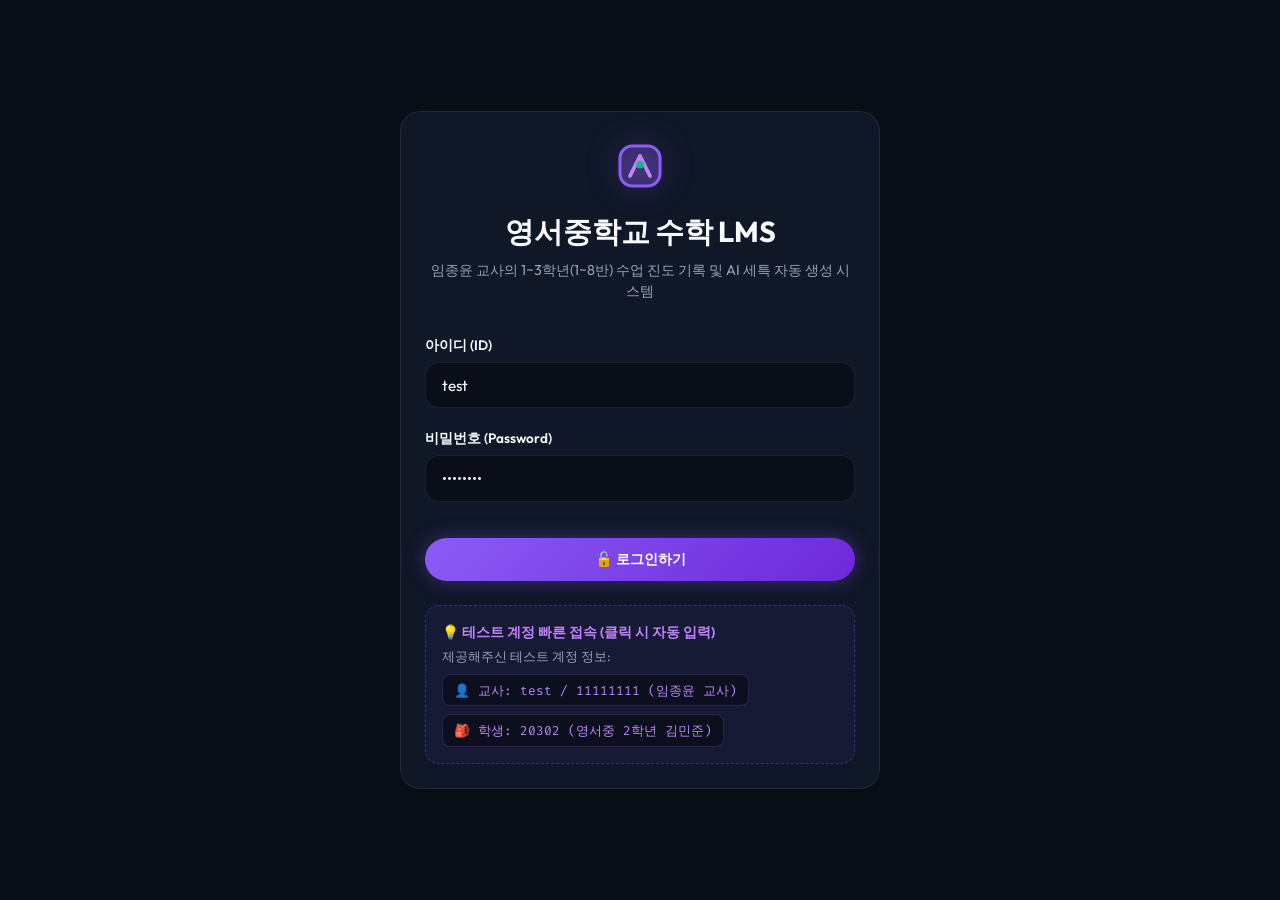
==== index.html @ 10413cb1 "영서중학교 수학 LMS 첫 커밋" ====
<!DOCTYPE html>
<html lang="ko">
<head>
  <meta charset="UTF-8">
  <meta name="viewport" content="width=device-width, initial-scale=1.0">
  <title>영서중학교 수학 LMS | 임종윤 교사</title>
  <meta name="description" content="영서중학교 수학 교과 1~3학년(1~8반) 수업 진도 기록, 학생 기록 아카이빙 및 AI 세특 자동 생성 시스템">
  
  <!-- CSS Stylesheet -->
  <link rel="stylesheet" href="css/styles.css">
</head>
<body>

  <!-- Dynamic Atmosphere Background -->
  <div class="app-background">
    <div class="radial-glow"></div>
    <div class="math-grid-bg"></div>
    
    <!-- Floating Math Symbols SVG -->
    <svg class="floating-math-symbols" viewBox="0 0 1440 900" preserveAspectRatio="xMidYMid slice" aria-hidden="true">
      <text x="90" y="190" font-size="140" opacity="0.8" transform="rotate(-10 90 190)">∑</text>
      <text x="1240" y="180" font-size="160" opacity="0.8" transform="rotate(8 1240 180)">∫</text>
      <text x="300" y="540" font-size="120" opacity="0.8" transform="rotate(0 300 540)">π</text>
      <text x="540" y="280" font-size="130" opacity="0.8" transform="rotate(-6 540 280)">√</text>
      <text x="170" y="700" font-size="110" opacity="0.8" transform="rotate(10 170 700)">∞</text>
      <text x="780" y="200" font-size="100" opacity="0.8" transform="rotate(0 780 200)">θ</text>
      <text x="1180" y="600" font-size="100" opacity="0.8" transform="rotate(0 1180 600)">≈</text>
      <text x="980" y="760" font-size="120" opacity="0.8" transform="rotate(6 980 760)">∂</text>
      <text x="620" y="760" font-size="110" opacity="0.8" transform="rotate(-8 620 760)">Δ</text>
      <text x="1320" y="400" font-size="90" opacity="0.8" transform="rotate(0 1320 400)">÷</text>
    </svg>
  </div>

  <!-- Main Shell Entrypoint -->
  <div id="app-root"></div>

  <!-- JavaScript Modules -->
  <script src="js/grapher.js"></script>
  <script src="js/progress.js"></script>
  <script src="js/archive.js"></script>
  <script src="js/teacher.js"></script>
  <script src="js/student.js"></script>
  <script src="js/app.js"></script>
</body>
</html>
---- css/styles.css ----
/* Yeongseo Middle School Math LMS - Vertical Sidebar & Violet Obsidian Design System */
@import url('https://fonts.googleapis.com/css2?family=Fira+Code:wght@400;500;600&family=Outfit:wght@300;400;500;600;700;800&family=Plus+Jakarta+Sans:wght@400;500;600;700&display=swap');

:root {
  --bg-dark: #090d16;
  --bg-sidebar: rgba(13, 18, 30, 0.92);
  --bg-card: rgba(19, 27, 46, 0.75);
  --bg-card-hover: rgba(30, 41, 69, 0.85);
  --border-card: rgba(255, 255, 255, 0.08);
  --border-violet: rgba(139, 92, 246, 0.35);
  
  --primary-violet: #8b5cf6;
  --violet-bright: #c084fc;
  --violet-dark: #6d28d9;
  --violet-glow: rgba(139, 92, 246, 0.35);
  
  --accent-emerald: #10b981;
  --accent-gold: #f59e0b;
  --accent-cyan: #06b6d4;
  --accent-rose: #f43f5e;
  
  --text-main: #f8fafc;
  --text-muted: #94a3b8;
  --text-dim: #64748b;
  
  --font-sans: 'Outfit', 'Plus Jakarta Sans', -apple-system, BlinkMacSystemFont, sans-serif;
  --font-mono: 'Fira Code', monospace;
  --radius-sm: 8px;
  --radius-md: 14px;
  --radius-lg: 20px;
  --radius-xl: 28px;
}

* {
  box-sizing: border-box;
  margin: 0;
  padding: 0;
}

html, body {
  width: 100%;
  min-height: 100vh;
  background-color: var(--bg-dark);
  color: var(--text-main);
  font-family: var(--font-sans);
  overflow-x: hidden;
  line-height: 1.5;
  -webkit-font-smoothing: antialiased;
}

/* Background Atmosphere */
.app-background {
  position: fixed;
  inset: 0;
  pointer-events: none;
  z-index: -1;
  overflow: hidden;
}

.radial-glow {
  position: absolute;
  top: -200px;
  left: 50%;
  transform: translateX(-50%);
  width: 1100px;
  height: 650px;
  background: radial-gradient(circle, rgba(139, 92, 246, 0.15) 0%, rgba(16, 185, 129, 0.06) 50%, transparent 70%);
  filter: blur(70px);
}

.math-grid-bg {
  position: absolute;
  inset: 0;
  background-image: 
    linear-gradient(to right, rgba(168, 85, 247, 0.04) 1px, transparent 1px),
    linear-gradient(to bottom, rgba(168, 85, 247, 0.04) 1px, transparent 1px);
  background-size: 40px 40px;
}

.floating-math-symbols {
  position: absolute;
  inset: 0;
  width: 100%;
  height: 100%;
  opacity: 0.12;
}

.floating-math-symbols text {
  font-family: 'Georgia', serif;
  fill: var(--violet-bright);
  user-select: none;
  animation: floatMath 14s ease-in-out infinite alternate;
}

@keyframes floatMath {
  0% { transform: translateY(0px) rotate(0deg); }
  50% { transform: translateY(-18px) rotate(4deg); }
  100% { transform: translateY(12px) rotate(-4deg); }
}

/* Layout Containers: Vertical Sidebar Grid */
.app-container {
  display: flex;
  min-height: 100vh;
}

/* Vertical Sidebar Menu */
.sidebar {
  width: 270px;
  min-width: 270px;
  background: var(--bg-sidebar);
  border-right: 1px solid var(--border-card);
  backdrop-filter: blur(18px);
  -webkit-backdrop-filter: blur(18px);
  display: flex;
  flex-direction: column;
  justify-content: space-between;
  position: sticky;
  top: 0;
  height: 100vh;
  z-index: 50;
  padding: 1.25rem 1rem;
}

.sidebar-header {
  margin-bottom: 1.5rem;
  padding-bottom: 1rem;
  border-bottom: 1px solid var(--border-card);
}

.brand {
  display: flex;
  align-items: center;
  gap: 0.75rem;
  text-decoration: none;
  color: var(--text-main);
  cursor: pointer;
}

.brand-icon {
  width: 36px;
  height: 36px;
  filter: drop-shadow(0 0 10px var(--violet-glow));
}

.brand-name {
  font-size: 1.25rem;
  font-weight: 800;
  letter-spacing: -0.02em;
  background: linear-gradient(135deg, #ffffff 30%, var(--violet-bright) 100%);
  -webkit-background-clip: text;
  -webkit-text-fill-color: transparent;
}

.brand-tag {
  font-size: 0.65rem;
  font-weight: 700;
  letter-spacing: 0.1em;
  color: var(--accent-emerald);
  background: rgba(16, 185, 129, 0.12);
  padding: 2px 7px;
  border-radius: 20px;
  border: 1px solid rgba(16, 185, 129, 0.3);
}

/* Vertical Sidebar Navigation Links */
.sidebar-nav {
  display: flex;
  flex-direction: column;
  gap: 0.4rem;
  flex: 1;
}

.sidebar-nav-item {
  display: flex;
  align-items: center;
  gap: 0.75rem;
  padding: 0.8rem 1rem;
  border-radius: var(--radius-md);
  color: var(--text-muted);
  font-weight: 600;
  font-size: 0.9rem;
  background: transparent;
  border: 1px solid transparent;
  cursor: pointer;
  text-align: left;
  transition: all 0.2s cubic-bezier(0.4, 0, 0.2, 1);
  width: 100%;
}

.sidebar-nav-item:hover {
  background: rgba(255, 255, 255, 0.05);
  color: #fff;
}

.sidebar-nav-item.active {
  background: rgba(139, 92, 246, 0.15);
  border-color: var(--border-violet);
  color: var(--violet-bright);
  box-shadow: 0 0 15px rgba(139, 92, 246, 0.15);
}

.sidebar-footer {
  border-top: 1px solid var(--border-card);
  padding-top: 1rem;
  display: flex;
  flex-direction: column;
  gap: 0.75rem;
}

.user-profile-badge {
  display: flex;
  align-items: center;
  gap: 0.6rem;
  background: rgba(255, 255, 255, 0.04);
  border: 1px solid var(--border-card);
  padding: 0.5rem 0.8rem;
  border-radius: var(--radius-md);
  font-size: 0.85rem;
}

.user-avatar {
  width: 30px;
  height: 30px;
  border-radius: 50%;
  background: linear-gradient(135deg, var(--primary-violet), var(--accent-emerald));
  display: flex;
  align-items: center;
  justify-content: center;
  font-weight: 700;
  color: #fff;
  font-size: 0.8rem;
}

.role-pill {
  font-size: 0.7rem;
  font-weight: 700;
  padding: 2px 6px;
  border-radius: 6px;
  text-transform: uppercase;
}

.role-pill.teacher {
  background: rgba(139, 92, 246, 0.2);
  color: var(--violet-bright);
}

.role-pill.student {
  background: rgba(16, 185, 129, 0.2);
  color: var(--accent-emerald);
}

/* Glass Card Component */
.glass-card {
  background: var(--bg-card);
  border: 1px solid var(--border-card);
  border-radius: var(--radius-lg);
  backdrop-filter: blur(16px);
  -webkit-backdrop-filter: blur(16px);
  padding: 1.5rem;
  transition: all 0.25s cubic-bezier(0.4, 0, 0.2, 1);
  position: relative;
  overflow: hidden;
}

.glass-card.hover-lift:hover {
  transform: translateY(-3px);
  border-color: var(--border-violet);
  box-shadow: 0 12px 32px -10px rgba(139, 92, 246, 0.2);
}

/* Main Content Right */
.main-content-right {
  flex: 1;
  padding: 2rem 2.5rem;
  width: calc(100% - 270px);
}

/* Auth Screens */
.auth-wrapper {
  max-width: 480px;
  margin: 3rem auto;
}

.auth-header {
  text-align: center;
  margin-bottom: 2rem;
}

.auth-title {
  font-size: 1.8rem;
  font-weight: 700;
  margin-top: 0.5rem;
}

.auth-subtitle {
  color: var(--text-muted);
  font-size: 0.9rem;
  margin-top: 0.4rem;
}

.form-group {
  margin-bottom: 1.25rem;
}

.form-label {
  display: block;
  font-size: 0.85rem;
  font-weight: 600;
  color: var(--text-main);
  margin-bottom: 0.4rem;
}

.input-control {
  width: 100%;
  background: rgba(9, 13, 22, 0.8);
  border: 1px solid var(--border-card);
  border-radius: var(--radius-md);
  padding: 0.8rem 1rem;
  color: #fff;
  font-size: 0.95rem;
  font-family: inherit;
  outline: none;
  transition: all 0.2s;
}

.input-control:focus {
  border-color: var(--primary-violet);
  box-shadow: 0 0 0 3px rgba(139, 92, 246, 0.18);
}

.btn {
  display: inline-flex;
  align-items: center;
  justify-content: center;
  gap: 0.5rem;
  font-family: inherit;
  font-weight: 600;
  border-radius: 30px;
  padding: 0.75rem 1.4rem;
  cursor: pointer;
  border: none;
  transition: all 0.2s cubic-bezier(0.4, 0, 0.2, 1);
  text-decoration: none;
  font-size: 0.9rem;
}

.btn-primary {
  background: linear-gradient(135deg, var(--primary-violet), var(--violet-dark));
  color: #fff;
  box-shadow: 0 0 20px var(--violet-glow);
}

.btn-primary:hover {
  background: linear-gradient(135deg, var(--violet-bright), var(--primary-violet));
  transform: translateY(-1px);
  box-shadow: 0 0 25px rgba(139, 92, 246, 0.5);
}

.btn-secondary {
  background: rgba(255, 255, 255, 0.08);
  color: var(--text-main);
  border: 1px solid var(--border-card);
}

.btn-secondary:hover {
  background: rgba(255, 255, 255, 0.15);
  border-color: rgba(255, 255, 255, 0.2);
}

.btn-outline-violet {
  background: transparent;
  color: var(--violet-bright);
  border: 1px solid var(--border-violet);
}

.btn-outline-violet:hover {
  background: rgba(139, 92, 246, 0.15);
  border-color: var(--primary-violet);
}

.btn-block {
  width: 100%;
}

.demo-account-box {
  margin-top: 1.5rem;
  padding: 1rem;
  background: rgba(139, 92, 246, 0.06);
  border: 1px dashed var(--border-violet);
  border-radius: var(--radius-md);
  font-size: 0.85rem;
}

.demo-credentials {
  display: flex;
  gap: 0.5rem;
  margin-top: 0.5rem;
  flex-wrap: wrap;
}

.credential-chip {
  background: rgba(9, 13, 22, 0.7);
  padding: 0.35rem 0.7rem;
  border-radius: var(--radius-sm);
  font-family: var(--font-mono);
  font-size: 0.8rem;
  color: var(--violet-bright);
  cursor: pointer;
  border: 1px solid rgba(139, 92, 246, 0.25);
  transition: background 0.2s;
}

.credential-chip:hover {
  background: rgba(139, 92, 246, 0.2);
}

/* Grade Tab Switcher (Progress Module) */
.grade-tab-btn {
  padding: 0.6rem 1.2rem;
  background: rgba(255, 255, 255, 0.05);
  border: 1px solid var(--border-card);
  border-radius: 30px;
  color: var(--text-muted);
  font-weight: 600;
  font-size: 0.85rem;
  cursor: pointer;
  transition: all 0.2s;
}

.grade-tab-btn:hover {
  background: rgba(255, 255, 255, 0.1);
  color: #fff;
}

.grade-tab-btn.active {
  background: rgba(139, 92, 246, 0.2);
  border-color: var(--border-violet);
  color: var(--violet-bright);
  box-shadow: 0 0 12px rgba(139, 92, 246, 0.2);
}

/* Progress Grid Matrix (1~8 Classes) */
.progress-grid {
  display: grid;
  grid-template-columns: repeat(auto-fill, minmax(280px, 1fr));
  gap: 1.25rem;
}

.class-title-badge {
  font-size: 1rem;
  font-weight: 800;
  background: linear-gradient(135deg, var(--primary-violet), var(--accent-emerald));
  -webkit-background-clip: text;
  -webkit-text-fill-color: transparent;
}

.progress-bar-track {
  height: 8px;
  background: rgba(255, 255, 255, 0.08);
  border-radius: 4px;
  overflow: hidden;
}

.progress-bar-fill {
  height: 100%;
  background: linear-gradient(90deg, var(--primary-violet), var(--accent-emerald));
  border-radius: 4px;
  transition: width 0.4s ease;
}

/* Archive Student Selector List */
.student-select-btn {
  width: 100%;
  background: rgba(255, 255, 255, 0.03);
  border: 1px solid var(--border-card);
  border-radius: var(--radius-sm);
  padding: 0.6rem 0.8rem;
  color: var(--text-main);
  font-family: inherit;
  cursor: pointer;
  transition: all 0.2s;
}

.student-select-btn:hover {
  background: rgba(255, 255, 255, 0.08);
  border-color: var(--border-violet);
}

.student-select-btn.active {
  background: rgba(139, 92, 246, 0.2);
  border-color: var(--primary-violet);
  box-shadow: 0 0 10px rgba(139, 92, 246, 0.2);
}

/* AI Tone Pills */
.tone-btn {
  background: rgba(255, 255, 255, 0.05);
  border: 1px solid var(--border-card);
  border-radius: 20px;
  padding: 0.4rem 0.9rem;
  font-size: 0.8rem;
  color: var(--text-muted);
  cursor: pointer;
  transition: all 0.2s;
}

.tone-btn:hover {
  background: rgba(255, 255, 255, 0.12);
  color: #fff;
}

.tone-btn.active {
  background: rgba(139, 92, 246, 0.25);
  border-color: var(--violet-bright);
  color: var(--violet-bright);
}

/* Teacher Dashboard Grid */
.metrics-grid {
  display: grid;
  grid-template-columns: repeat(auto-fit, minmax(220px, 1fr));
  gap: 1.25rem;
  margin-bottom: 2rem;
}

.metric-card {
  display: flex;
  flex-direction: column;
}

.metric-label {
  font-size: 0.8rem;
  font-weight: 600;
  color: var(--text-muted);
  text-transform: uppercase;
  letter-spacing: 0.05em;
}

.metric-value-row {
  display: flex;
  align-items: baseline;
  justify-content: space-between;
  margin-top: 0.5rem;
}

.metric-value {
  font-size: 2.2rem;
  font-weight: 800;
  line-height: 1;
}

.metric-badge {
  font-size: 0.75rem;
  font-weight: 700;
  padding: 3px 8px;
  border-radius: 20px;
}

.metric-badge.positive {
  background: rgba(16, 185, 129, 0.15);
  color: var(--accent-emerald);
}

.metric-badge.violet {
  background: rgba(139, 92, 246, 0.15);
  color: var(--violet-bright);
}

/* Activity Items List */
.activities-grid {
  display: grid;
  grid-template-columns: repeat(auto-fill, minmax(340px, 1fr));
  gap: 1.5rem;
}

.activity-card-header {
  display: flex;
  justify-content: space-between;
  align-items: flex-start;
  margin-bottom: 0.75rem;
}

.activity-title {
  font-size: 1.1rem;
  font-weight: 700;
  line-height: 1.3;
}

.status-indicator {
  display: inline-flex;
  align-items: center;
  gap: 0.35rem;
  font-size: 0.75rem;
  font-weight: 600;
  padding: 4px 10px;
  border-radius: 20px;
}

.status-indicator.live {
  background: rgba(16, 185, 129, 0.15);
  color: var(--accent-emerald);
  border: 1px solid rgba(16, 185, 129, 0.3);
}

.status-indicator.live .dot {
  width: 7px;
  height: 7px;
  border-radius: 50%;
  background: var(--accent-emerald);
  box-shadow: 0 0 8px var(--accent-emerald);
  animation: pulseDot 1.5s infinite;
}

@keyframes pulseDot {
  0%, 100% { opacity: 1; transform: scale(1); }
  50% { opacity: 0.4; transform: scale(1.3); }
}

.pin-code-badge {
  display: inline-flex;
  align-items: center;
  gap: 0.4rem;
  background: rgba(139, 92, 246, 0.12);
  border: 1px solid var(--border-violet);
  padding: 0.3rem 0.7rem;
  border-radius: var(--radius-sm);
  font-family: var(--font-mono);
  font-size: 0.85rem;
  color: var(--violet-bright);
  font-weight: 600;
  margin-top: 0.5rem;
}

/* Live Session Monitor Matrix */
.monitor-matrix-container {
  display: grid;
  grid-template-columns: 1fr 340px;
  gap: 1.5rem;
}

@media (max-width: 992px) {
  .monitor-matrix-container {
    grid-template-columns: 1fr;
  }
}

.students-matrix-grid {
  display: grid;
  grid-template-columns: repeat(auto-fill, minmax(130px, 1fr));
  gap: 0.75rem;
  margin-top: 1rem;
}

.student-status-chip {
  background: rgba(9, 13, 22, 0.8);
  border: 1px solid var(--border-card);
  border-radius: var(--radius-md);
  padding: 0.8rem 0.6rem;
  text-align: center;
  cursor: pointer;
  transition: all 0.2s;
}

.student-status-chip:hover {
  border-color: var(--border-violet);
  background: rgba(30, 41, 69, 0.9);
}

.student-status-chip.submitted {
  border-color: rgba(16, 185, 129, 0.4);
  background: rgba(16, 185, 129, 0.08);
}

.student-status-chip.in-progress {
  border-color: rgba(245, 158, 11, 0.4);
  background: rgba(245, 158, 11, 0.08);
}

.student-name {
  font-size: 0.85rem;
  font-weight: 600;
}

.student-progress-text {
  font-size: 0.75rem;
  color: var(--text-muted);
  margin-top: 0.2rem;
}

/* Interactive Math Grapher Area */
.grapher-wrapper {
  display: flex;
  flex-direction: column;
  gap: 1rem;
}

.grapher-canvas-card {
  position: relative;
  width: 100%;
  aspect-ratio: 16 / 9;
  background: #090d16;
  border-radius: var(--radius-md);
  border: 1px solid var(--border-card);
  overflow: hidden;
}

.grapher-canvas {
  width: 100%;
  height: 100%;
  display: block;
}

.grapher-controls {
  display: grid;
  grid-template-columns: repeat(auto-fit, minmax(200px, 1fr));
  gap: 1rem;
  background: rgba(9, 13, 22, 0.6);
  padding: 1rem;
  border-radius: var(--radius-md);
  border: 1px solid var(--border-card);
}

.slider-group {
  display: flex;
  flex-direction: column;
  gap: 0.3rem;
}

.slider-label {
  display: flex;
  justify-content: space-between;
  font-size: 0.8rem;
  color: var(--text-muted);
  font-family: var(--font-mono);
}

.slider-input {
  width: 100%;
  accent-color: var(--primary-violet);
  cursor: pointer;
}

/* Virtual Math Keypad */
.math-keypad {
  display: grid;
  grid-template-columns: repeat(5, 1fr);
  gap: 0.4rem;
  margin-top: 0.75rem;
  background: rgba(9, 13, 22, 0.7);
  padding: 0.6rem;
  border-radius: var(--radius-md);
  border: 1px solid var(--border-card);
}

.key-btn {
  background: rgba(255, 255, 255, 0.06);
  border: 1px solid var(--border-card);
  border-radius: var(--radius-sm);
  color: var(--text-main);
  font-family: var(--font-mono);
  font-size: 0.9rem;
  padding: 0.5rem 0.2rem;
  cursor: pointer;
  transition: all 0.15s;
  user-select: none;
}

.key-btn:hover {
  background: rgba(139, 92, 246, 0.2);
  border-color: var(--border-violet);
  color: var(--violet-bright);
}

.key-btn.action-key {
  background: rgba(16, 185, 129, 0.15);
  color: var(--accent-emerald);
}

/* Modal Popup */
.modal-overlay {
  position: fixed;
  inset: 0;
  background: rgba(0, 0, 0, 0.75);
  backdrop-filter: blur(8px);
  z-index: 100;
  display: flex;
  align-items: center;
  justify-content: center;
  padding: 1.5rem;
  opacity: 0;
  pointer-events: none;
  transition: opacity 0.25s ease;
}

.modal-overlay.active {
  opacity: 1;
  pointer-events: auto;
}

.modal-content {
  max-width: 650px;
  width: 100%;
  max-height: 90vh;
  overflow-y: auto;
}

.modal-header {
  display: flex;
  justify-content: space-between;
  align-items: center;
  margin-bottom: 1rem;
}

.close-btn {
  background: none;
  border: none;
  color: var(--text-muted);
  font-size: 1.4rem;
  cursor: pointer;
  line-height: 1;
}

.close-btn:hover {
  color: #fff;
}

/* Footer */
.footer {
  border-top: 1px solid var(--border-card);
  padding: 1.25rem 2rem;
  text-align: center;
  font-size: 0.8rem;
  color: var(--text-dim);
  margin-top: 3rem;
}

/* Custom Scrollbar */
::-webkit-scrollbar {
  width: 6px;
  height: 6px;
}
::-webkit-scrollbar-track {
  background: rgba(9, 13, 22, 0.5);
}
::-webkit-scrollbar-thumb {
  background: rgba(255, 255, 255, 0.15);
  border-radius: 3px;
}
::-webkit-scrollbar-thumb:hover {
  background: rgba(139, 92, 246, 0.4);
}
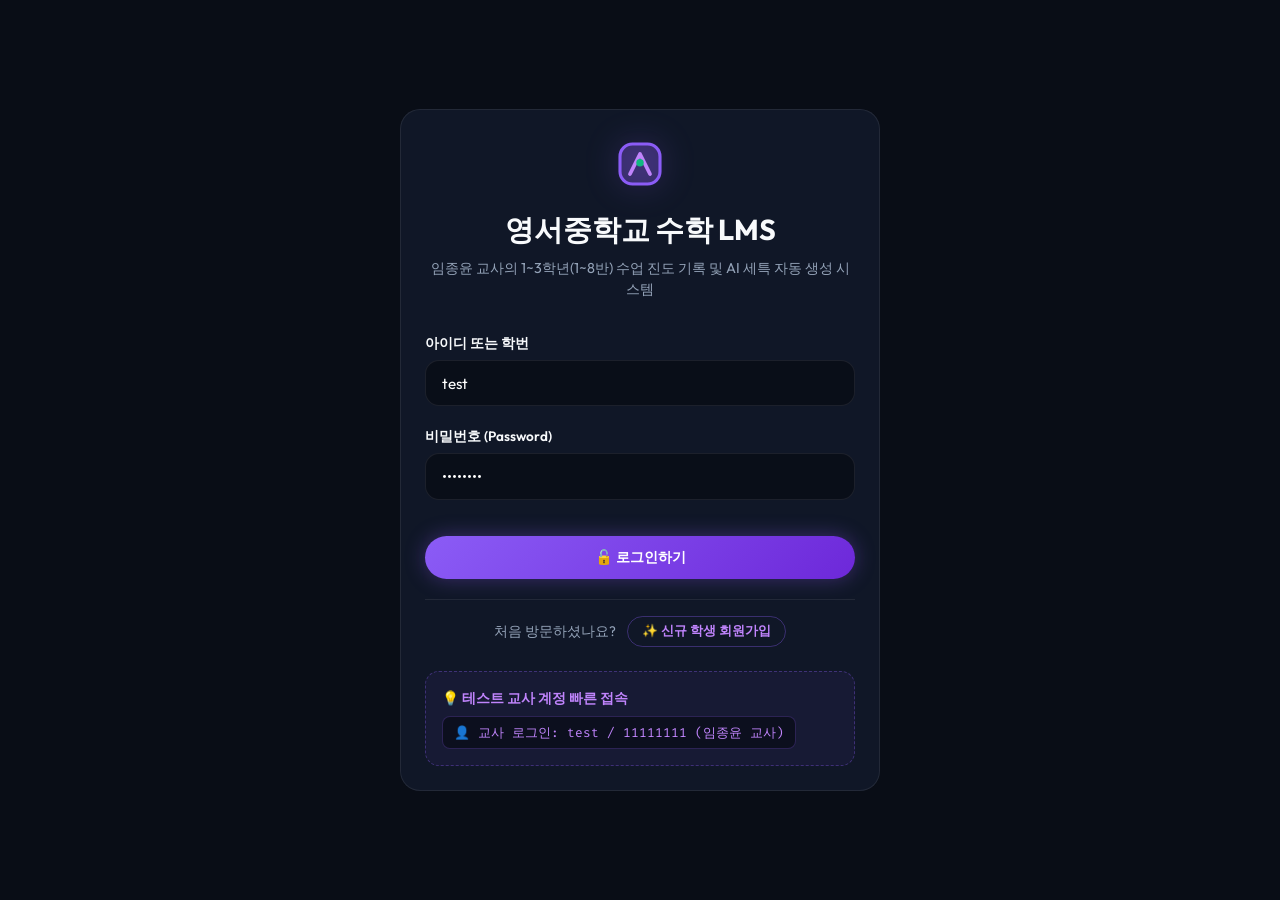
==== commit 289f505a: "Implement Centralized Cloud DB authentication and remove mock student defaults" ====
--- a/index.html
+++ b/index.html
@@ -4,6 +4,7 @@
   <meta charset="UTF-8">
   <meta name="viewport" content="width=device-width, initial-scale=1.0">
   <title>영서중학교 수학 LMS | 임종윤 교사</title>
+  <!-- Version: 1.0.2 -->
   <meta name="description" content="영서중학교 수학 교과 1~3학년(1~8반) 수업 진도 기록, 학생 기록 아카이빙 및 AI 세특 자동 생성 시스템">
   
   <!-- CSS Stylesheet -->
@@ -40,6 +41,7 @@
   <script src="js/archive.js"></script>
   <script src="js/teacher.js"></script>
   <script src="js/student.js"></script>
+  <script src="js/db.js"></script>
   <script src="js/app.js"></script>
 </body>
 </html>
--- a/css/styles.css
+++ b/css/styles.css
@@ -1,9 +1,9 @@
-/* Yeongseo Middle School Math LMS - Vertical Sidebar & Violet Obsidian Design System */
+/* Yeongseo Middle School Math LMS - Mobile Responsive & Violet Obsidian Design System */
 @import url('https://fonts.googleapis.com/css2?family=Fira+Code:wght@400;500;600&family=Outfit:wght@300;400;500;600;700;800&family=Plus+Jakarta+Sans:wght@400;500;600;700&display=swap');
 
 :root {
   --bg-dark: #090d16;
-  --bg-sidebar: rgba(13, 18, 30, 0.92);
+  --bg-sidebar: rgba(13, 18, 30, 0.95);
   --bg-card: rgba(19, 27, 46, 0.75);
   --bg-card-hover: rgba(30, 41, 69, 0.85);
   --border-card: rgba(255, 255, 255, 0.08);
@@ -98,13 +98,14 @@
   100% { transform: translateY(12px) rotate(-4deg); }
 }
 
-/* Layout Containers: Vertical Sidebar Grid */
+/* Layout Containers: Desktop Sidebar Grid vs Mobile Top Header */
 .app-container {
   display: flex;
   min-height: 100vh;
-}
-
-/* Vertical Sidebar Menu */
+  position: relative;
+}
+
+/* Desktop Vertical Sidebar Menu */
 .sidebar {
   width: 270px;
   min-width: 270px;
@@ -120,12 +121,16 @@
   height: 100vh;
   z-index: 50;
   padding: 1.25rem 1rem;
+  transition: transform 0.3s ease;
 }
 
 .sidebar-header {
-  margin-bottom: 1.5rem;
-  padding-bottom: 1rem;
+  margin-bottom: 1.25rem;
+  padding-bottom: 0.8rem;
   border-bottom: 1px solid var(--border-card);
+  display: flex;
+  align-items: center;
+  justify-content: space-between;
 }
 
 .brand {
@@ -163,6 +168,17 @@
   border: 1px solid rgba(16, 185, 129, 0.3);
 }
 
+.mobile-nav-toggle-btn {
+  display: none;
+  background: rgba(255, 255, 255, 0.08);
+  border: 1px solid var(--border-card);
+  color: #fff;
+  padding: 0.4rem 0.8rem;
+  border-radius: var(--radius-sm);
+  font-size: 1.1rem;
+  cursor: pointer;
+}
+
 /* Vertical Sidebar Navigation Links */
 .sidebar-nav {
   display: flex;
@@ -276,10 +292,25 @@
   width: calc(100% - 270px);
 }
 
+/* Mobile Header Bar for Small Screens */
+.mobile-header-bar {
+  display: none;
+  background: rgba(9, 13, 22, 0.95);
+  border-bottom: 1px solid var(--border-card);
+  padding: 0.75rem 1.25rem;
+  align-items: center;
+  justify-content: space-between;
+  position: sticky;
+  top: 0;
+  z-index: 60;
+  backdrop-filter: blur(16px);
+}
+
 /* Auth Screens */
 .auth-wrapper {
   max-width: 480px;
-  margin: 3rem auto;
+  margin: 2rem auto;
+  width: 100%;
 }
 
 .auth-header {
@@ -570,8 +601,8 @@
 /* Activity Items List */
 .activities-grid {
   display: grid;
-  grid-template-columns: repeat(auto-fill, minmax(340px, 1fr));
-  gap: 1.5rem;
+  grid-template-columns: repeat(auto-fill, minmax(320px, 1fr));
+  gap: 1.25rem;
 }
 
 .activity-card-header {
@@ -639,12 +670,6 @@
   gap: 1.5rem;
 }
 
-@media (max-width: 992px) {
-  .monitor-matrix-container {
-    grid-template-columns: 1fr;
-  }
-}
-
 .students-matrix-grid {
   display: grid;
   grid-template-columns: repeat(auto-fill, minmax(130px, 1fr));
@@ -713,8 +738,8 @@
 
 .grapher-controls {
   display: grid;
-  grid-template-columns: repeat(auto-fit, minmax(200px, 1fr));
-  gap: 1rem;
+  grid-template-columns: repeat(auto-fit, minmax(160px, 1fr));
+  gap: 0.8rem;
   background: rgba(9, 13, 22, 0.6);
   padding: 1rem;
   border-radius: var(--radius-md);
@@ -787,7 +812,7 @@
   display: flex;
   align-items: center;
   justify-content: center;
-  padding: 1.5rem;
+  padding: 1rem;
   opacity: 0;
   pointer-events: none;
   transition: opacity 0.25s ease;
@@ -850,3 +875,101 @@
 ::-webkit-scrollbar-thumb:hover {
   background: rgba(139, 92, 246, 0.4);
 }
+
+/* ==========================================================================
+   MOBILE & TABLET RESPONSIVE MEDIA QUERIES (세로 스마트폰 화면 대폭 개선)
+   ========================================================================== */
+@media (max-width: 880px) {
+  .app-container {
+    flex-direction: column;
+  }
+
+  /* Top Mobile Bar */
+  .mobile-header-bar {
+    display: flex;
+  }
+
+  /* Mobile Slide-down Sidebar */
+  .sidebar {
+    width: 100%;
+    min-width: 100%;
+    height: auto;
+    max-height: 0;
+    overflow: hidden;
+    position: relative;
+    padding: 0 1rem;
+    border-right: none;
+    border-bottom: 1px solid var(--border-card);
+    transition: max-height 0.35s ease, padding 0.35s ease;
+  }
+
+  .sidebar.mobile-open {
+    max-height: 600px;
+    padding: 1rem;
+    overflow-y: auto;
+  }
+
+  .sidebar-header {
+    display: none; /* Hidden in mobile as mobile-header-bar takes over */
+  }
+
+  .mobile-nav-toggle-btn {
+    display: inline-flex;
+  }
+
+  /* Main Content Area adjustments for mobile */
+  .main-content-right {
+    width: 100%;
+    padding: 1.25rem 1rem;
+  }
+
+  /* Grid layout overrides for mobile */
+  .monitor-matrix-container {
+    grid-template-columns: 1fr;
+  }
+
+  .metrics-grid {
+    grid-template-columns: 1fr 1fr;
+    gap: 0.8rem;
+  }
+
+  .activities-grid {
+    grid-template-columns: 1fr;
+  }
+
+  .progress-grid {
+    grid-template-columns: 1fr;
+  }
+
+  .grapher-controls {
+    grid-template-columns: 1fr 1fr;
+  }
+}
+
+@media (max-width: 580px) {
+  .metrics-grid {
+    grid-template-columns: 1fr;
+  }
+
+  .auth-wrapper {
+    margin: 1rem auto;
+    padding: 0 0.5rem;
+  }
+
+  .glass-card {
+    padding: 1.1rem;
+    border-radius: var(--radius-md);
+  }
+
+  .math-keypad {
+    grid-template-columns: repeat(4, 1fr);
+  }
+
+  .grapher-controls {
+    grid-template-columns: 1fr;
+  }
+
+  .student-status-chip {
+    padding: 0.6rem 0.4rem;
+  }
+}
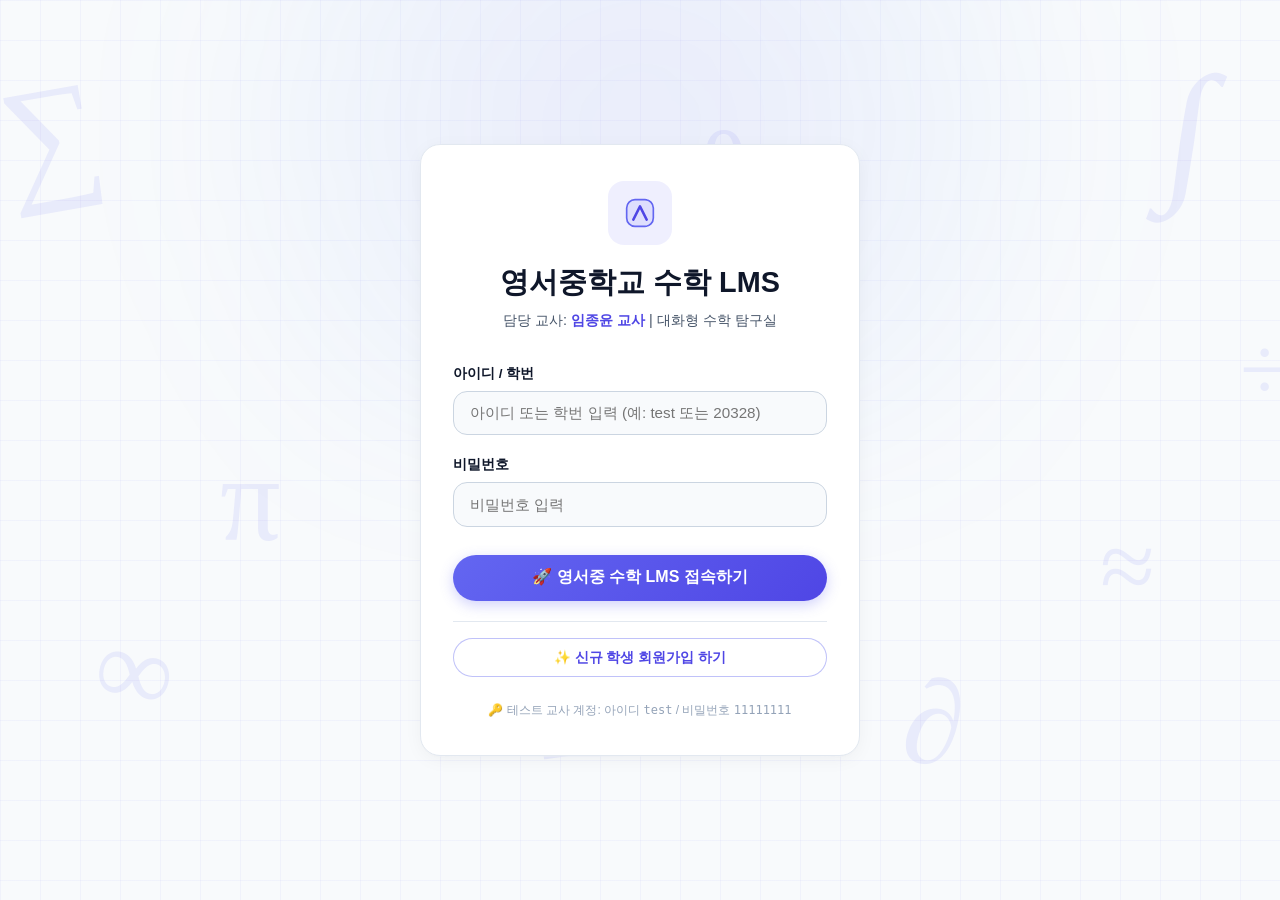
==== commit fcf66b8d: "Feat: Add math-app automatic web app embedding, postMessage bridge SDK, and automatic DB integration" ====
--- a/index.html
+++ b/index.html
@@ -36,6 +36,7 @@
   <div id="app-root"></div>
 
   <!-- JavaScript Modules -->
+  <script src="js/math-lms-bridge.js"></script>
   <script src="js/grapher.js"></script>
   <script src="js/progress.js"></script>
   <script src="js/archive.js"></script>
--- a/css/styles.css
+++ b/css/styles.css
@@ -1,51 +1,57 @@
-/* Yeongseo Middle School Math LMS - Mobile Responsive & Violet Obsidian Design System */
-@import url('https://fonts.googleapis.com/css2?family=Fira+Code:wght@400;500;600&family=Outfit:wght@300;400;500;600;700;800&family=Plus+Jakarta+Sans:wght@400;500;600;700&display=swap');
+/* ==========================================================================
+   Yeongseo Middle School Math LMS - Master Design System (Sleek Modern White Theme)
+   Teacher: Jongyoon Lim (임종윤 교사 - 영서중학교)
+   ========================================================================== */
 
 :root {
-  --bg-dark: #090d16;
-  --bg-sidebar: rgba(13, 18, 30, 0.95);
-  --bg-card: rgba(19, 27, 46, 0.75);
-  --bg-card-hover: rgba(30, 41, 69, 0.85);
-  --border-card: rgba(255, 255, 255, 0.08);
-  --border-violet: rgba(139, 92, 246, 0.35);
+  /* Sleek Modern White Theme Palette */
+  --bg-main: #f8fafc;
+  --bg-card: #ffffff;
+  --bg-sidebar: rgba(255, 255, 255, 0.94);
+  --border-card: #e2e8f0;
+  --border-violet: rgba(99, 102, 241, 0.35);
   
-  --primary-violet: #8b5cf6;
-  --violet-bright: #c084fc;
-  --violet-dark: #6d28d9;
-  --violet-glow: rgba(139, 92, 246, 0.35);
+  /* Primary & Accent Colors */
+  --primary-violet: #6366f1;
+  --violet-bright: #4f46e5;
+  --violet-dark: #3730a3;
+  --violet-glow: rgba(99, 102, 241, 0.18);
   
-  --accent-emerald: #10b981;
-  --accent-gold: #f59e0b;
-  --accent-cyan: #06b6d4;
-  --accent-rose: #f43f5e;
-  
-  --text-main: #f8fafc;
-  --text-muted: #94a3b8;
-  --text-dim: #64748b;
-  
-  --font-sans: 'Outfit', 'Plus Jakarta Sans', -apple-system, BlinkMacSystemFont, sans-serif;
-  --font-mono: 'Fira Code', monospace;
+  --accent-emerald: #059669;
+  --accent-cyan: #0284c7;
+  --accent-gold: #d97706;
+  --accent-rose: #e11d48;
+
+  /* Typography */
+  --font-sans: 'Pretendard', -apple-system, BlinkMacSystemFont, 'Segoe UI', Roboto, Helvetica, Arial, sans-serif;
+  --font-mono: 'JetBrains Mono', 'Fira Code', Consolas, monospace;
+
+  /* Text Colors */
+  --text-main: #0f172a;
+  --text-muted: #475569;
+  --text-dim: #94a3b8;
+
+  /* Radii */
   --radius-sm: 8px;
   --radius-md: 14px;
   --radius-lg: 20px;
-  --radius-xl: 28px;
-}
-
+  --radius-full: 9999px;
+}
+
+/* Reset & Base Setup */
 * {
   box-sizing: border-box;
   margin: 0;
   padding: 0;
 }
 
-html, body {
-  width: 100%;
+body {
+  font-family: var(--font-sans);
+  background-color: var(--bg-main);
+  color: var(--text-main);
   min-height: 100vh;
-  background-color: var(--bg-dark);
-  color: var(--text-main);
-  font-family: var(--font-sans);
   overflow-x: hidden;
   line-height: 1.5;
-  -webkit-font-smoothing: antialiased;
 }
 
 /* Background Atmosphere */
@@ -64,16 +70,16 @@
   transform: translateX(-50%);
   width: 1100px;
   height: 650px;
-  background: radial-gradient(circle, rgba(139, 92, 246, 0.15) 0%, rgba(16, 185, 129, 0.06) 50%, transparent 70%);
-  filter: blur(70px);
+  background: radial-gradient(circle, rgba(99, 102, 241, 0.1) 0%, rgba(59, 130, 246, 0.04) 50%, transparent 75%);
+  filter: blur(80px);
 }
 
 .math-grid-bg {
   position: absolute;
   inset: 0;
   background-image: 
-    linear-gradient(to right, rgba(168, 85, 247, 0.04) 1px, transparent 1px),
-    linear-gradient(to bottom, rgba(168, 85, 247, 0.04) 1px, transparent 1px);
+    linear-gradient(to right, rgba(99, 102, 241, 0.05) 1px, transparent 1px),
+    linear-gradient(to bottom, rgba(99, 102, 241, 0.05) 1px, transparent 1px);
   background-size: 40px 40px;
 }
 
@@ -87,7 +93,7 @@
 
 .floating-math-symbols text {
   font-family: 'Georgia', serif;
-  fill: var(--violet-bright);
+  fill: var(--primary-violet);
   user-select: none;
   animation: floatMath 14s ease-in-out infinite alternate;
 }
@@ -103,6 +109,7 @@
   display: flex;
   min-height: 100vh;
   position: relative;
+  width: 100%;
 }
 
 /* Desktop Vertical Sidebar Menu */
@@ -111,6 +118,7 @@
   min-width: 270px;
   background: var(--bg-sidebar);
   border-right: 1px solid var(--border-card);
+  box-shadow: 4px 0 24px rgba(15, 23, 42, 0.03);
   backdrop-filter: blur(18px);
   -webkit-backdrop-filter: blur(18px);
   display: flex;
@@ -145,14 +153,14 @@
 .brand-icon {
   width: 36px;
   height: 36px;
-  filter: drop-shadow(0 0 10px var(--violet-glow));
+  filter: drop-shadow(0 2px 8px rgba(99, 102, 241, 0.25));
 }
 
 .brand-name {
   font-size: 1.25rem;
   font-weight: 800;
   letter-spacing: -0.02em;
-  background: linear-gradient(135deg, #ffffff 30%, var(--violet-bright) 100%);
+  background: linear-gradient(135deg, #0f172a 30%, #4f46e5 100%);
   -webkit-background-clip: text;
   -webkit-text-fill-color: transparent;
 }
@@ -160,19 +168,19 @@
 .brand-tag {
   font-size: 0.65rem;
   font-weight: 700;
-  letter-spacing: 0.1em;
+  letter-spacing: 0.08em;
   color: var(--accent-emerald);
-  background: rgba(16, 185, 129, 0.12);
+  background: rgba(5, 150, 105, 0.1);
   padding: 2px 7px;
   border-radius: 20px;
-  border: 1px solid rgba(16, 185, 129, 0.3);
+  border: 1px solid rgba(5, 150, 105, 0.25);
 }
 
 .mobile-nav-toggle-btn {
   display: none;
-  background: rgba(255, 255, 255, 0.08);
+  background: #f1f5f9;
   border: 1px solid var(--border-card);
-  color: #fff;
+  color: var(--text-main);
   padding: 0.4rem 0.8rem;
   border-radius: var(--radius-sm);
   font-size: 1.1rem;
@@ -205,15 +213,16 @@
 }
 
 .sidebar-nav-item:hover {
-  background: rgba(255, 255, 255, 0.05);
-  color: #fff;
+  background: #f1f5f9;
+  color: var(--text-main);
 }
 
 .sidebar-nav-item.active {
-  background: rgba(139, 92, 246, 0.15);
-  border-color: var(--border-violet);
+  background: rgba(99, 102, 241, 0.08);
+  border-color: rgba(99, 102, 241, 0.4);
   color: var(--violet-bright);
-  box-shadow: 0 0 15px rgba(139, 92, 246, 0.15);
+  font-weight: 700;
+  box-shadow: 0 4px 12px rgba(99, 102, 241, 0.1);
 }
 
 .sidebar-footer {
@@ -222,30 +231,6 @@
   display: flex;
   flex-direction: column;
   gap: 0.75rem;
-}
-
-.user-profile-badge {
-  display: flex;
-  align-items: center;
-  gap: 0.6rem;
-  background: rgba(255, 255, 255, 0.04);
-  border: 1px solid var(--border-card);
-  padding: 0.5rem 0.8rem;
-  border-radius: var(--radius-md);
-  font-size: 0.85rem;
-}
-
-.user-avatar {
-  width: 30px;
-  height: 30px;
-  border-radius: 50%;
-  background: linear-gradient(135deg, var(--primary-violet), var(--accent-emerald));
-  display: flex;
-  align-items: center;
-  justify-content: center;
-  font-weight: 700;
-  color: #fff;
-  font-size: 0.8rem;
 }
 
 .role-pill {
@@ -257,12 +242,12 @@
 }
 
 .role-pill.teacher {
-  background: rgba(139, 92, 246, 0.2);
+  background: rgba(99, 102, 241, 0.12);
   color: var(--violet-bright);
 }
 
 .role-pill.student {
-  background: rgba(16, 185, 129, 0.2);
+  background: rgba(5, 150, 105, 0.12);
   color: var(--accent-emerald);
 }
 
@@ -271,31 +256,48 @@
   background: var(--bg-card);
   border: 1px solid var(--border-card);
   border-radius: var(--radius-lg);
+  box-shadow: 0 4px 20px -2px rgba(15, 23, 42, 0.05), 0 2px 6px -1px rgba(15, 23, 42, 0.02);
   backdrop-filter: blur(16px);
   -webkit-backdrop-filter: blur(16px);
   padding: 1.5rem;
   transition: all 0.25s cubic-bezier(0.4, 0, 0.2, 1);
   position: relative;
   overflow: hidden;
+  width: 100%;
 }
 
 .glass-card.hover-lift:hover {
   transform: translateY(-3px);
-  border-color: var(--border-violet);
-  box-shadow: 0 12px 32px -10px rgba(139, 92, 246, 0.2);
-}
-
-/* Main Content Right */
-.main-content-right {
+  border-color: rgba(99, 102, 241, 0.4);
+  box-shadow: 0 16px 32px -10px rgba(99, 102, 241, 0.15);
+}
+
+/* Compact Centered Landing Login Card */
+.login-card {
+  max-width: 440px;
+  width: 100%;
+  margin: 0 auto;
+  padding: 2.25rem 2rem;
+  box-sizing: border-box;
+}
+
+/* Main Content Area: Fills full width cleanly */
+.main-content {
   flex: 1;
   padding: 2rem 2.5rem;
   width: calc(100% - 270px);
+  min-width: 0;
+  box-sizing: border-box;
+}
+
+#teacher-main-view {
+  width: 100%;
 }
 
 /* Mobile Header Bar for Small Screens */
 .mobile-header-bar {
   display: none;
-  background: rgba(9, 13, 22, 0.95);
+  background: rgba(255, 255, 255, 0.95);
   border-bottom: 1px solid var(--border-card);
   padding: 0.75rem 1.25rem;
   align-items: center;
@@ -306,30 +308,6 @@
   backdrop-filter: blur(16px);
 }
 
-/* Auth Screens */
-.auth-wrapper {
-  max-width: 480px;
-  margin: 2rem auto;
-  width: 100%;
-}
-
-.auth-header {
-  text-align: center;
-  margin-bottom: 2rem;
-}
-
-.auth-title {
-  font-size: 1.8rem;
-  font-weight: 700;
-  margin-top: 0.5rem;
-}
-
-.auth-subtitle {
-  color: var(--text-muted);
-  font-size: 0.9rem;
-  margin-top: 0.4rem;
-}
-
 .form-group {
   margin-bottom: 1.25rem;
 }
@@ -344,11 +322,11 @@
 
 .input-control {
   width: 100%;
-  background: rgba(9, 13, 22, 0.8);
-  border: 1px solid var(--border-card);
+  background: #f8fafc;
+  border: 1px solid #cbd5e1;
   border-radius: var(--radius-md);
   padding: 0.8rem 1rem;
-  color: #fff;
+  color: var(--text-main);
   font-size: 0.95rem;
   font-family: inherit;
   outline: none;
@@ -357,7 +335,8 @@
 
 .input-control:focus {
   border-color: var(--primary-violet);
-  box-shadow: 0 0 0 3px rgba(139, 92, 246, 0.18);
+  background: #ffffff;
+  box-shadow: 0 0 0 3px rgba(99, 102, 241, 0.15);
 }
 
 .btn {
@@ -377,80 +356,44 @@
 }
 
 .btn-primary {
-  background: linear-gradient(135deg, var(--primary-violet), var(--violet-dark));
-  color: #fff;
-  box-shadow: 0 0 20px var(--violet-glow);
+  background: linear-gradient(135deg, var(--primary-violet), var(--violet-bright));
+  color: #ffffff;
+  box-shadow: 0 4px 14px rgba(99, 102, 241, 0.3);
 }
 
 .btn-primary:hover {
-  background: linear-gradient(135deg, var(--violet-bright), var(--primary-violet));
+  background: linear-gradient(135deg, var(--violet-bright), var(--violet-dark));
   transform: translateY(-1px);
-  box-shadow: 0 0 25px rgba(139, 92, 246, 0.5);
+  box-shadow: 0 6px 20px rgba(99, 102, 241, 0.4);
 }
 
 .btn-secondary {
-  background: rgba(255, 255, 255, 0.08);
-  color: var(--text-main);
-  border: 1px solid var(--border-card);
+  background: #f1f5f9;
+  color: var(--text-main);
+  border: 1px solid #cbd5e1;
 }
 
 .btn-secondary:hover {
-  background: rgba(255, 255, 255, 0.15);
-  border-color: rgba(255, 255, 255, 0.2);
+  background: #e2e8f0;
+  border-color: #94a3b8;
 }
 
 .btn-outline-violet {
-  background: transparent;
+  background: #ffffff;
   color: var(--violet-bright);
-  border: 1px solid var(--border-violet);
+  border: 1px solid rgba(99, 102, 241, 0.4);
 }
 
 .btn-outline-violet:hover {
-  background: rgba(139, 92, 246, 0.15);
+  background: rgba(99, 102, 241, 0.08);
   border-color: var(--primary-violet);
-}
-
-.btn-block {
-  width: 100%;
-}
-
-.demo-account-box {
-  margin-top: 1.5rem;
-  padding: 1rem;
-  background: rgba(139, 92, 246, 0.06);
-  border: 1px dashed var(--border-violet);
-  border-radius: var(--radius-md);
-  font-size: 0.85rem;
-}
-
-.demo-credentials {
-  display: flex;
-  gap: 0.5rem;
-  margin-top: 0.5rem;
-  flex-wrap: wrap;
-}
-
-.credential-chip {
-  background: rgba(9, 13, 22, 0.7);
-  padding: 0.35rem 0.7rem;
-  border-radius: var(--radius-sm);
-  font-family: var(--font-mono);
-  font-size: 0.8rem;
-  color: var(--violet-bright);
-  cursor: pointer;
-  border: 1px solid rgba(139, 92, 246, 0.25);
-  transition: background 0.2s;
-}
-
-.credential-chip:hover {
-  background: rgba(139, 92, 246, 0.2);
 }
 
 /* Grade Tab Switcher (Progress Module) */
 .grade-tab-btn {
   padding: 0.6rem 1.2rem;
-  background: rgba(255, 255, 255, 0.05);
-  border: 1px solid var(--border-card);
+  background: #f1f5f9;
+  border: 1px solid #cbd5e1;
   border-radius: 30px;
   color: var(--text-muted);
   font-weight: 600;
@@ -460,15 +403,69 @@
 }
 
 .grade-tab-btn:hover {
-  background: rgba(255, 255, 255, 0.1);
-  color: #fff;
+  background: #e2e8f0;
+  color: var(--text-main);
 }
 
 .grade-tab-btn.active {
-  background: rgba(139, 92, 246, 0.2);
-  border-color: var(--border-violet);
+  background: rgba(99, 102, 241, 0.12);
+  border-color: var(--primary-violet);
   color: var(--violet-bright);
-  box-shadow: 0 0 12px rgba(139, 92, 246, 0.2);
+  font-weight: 700;
+  box-shadow: 0 4px 12px rgba(99, 102, 241, 0.12);
+}
+
+/* Archive Student Selector List Buttons (Sleek White Theme Styled) */
+.student-select-btn {
+  width: 100%;
+  background: #f8fafc;
+  border: 1px solid var(--border-card);
+  border-radius: var(--radius-sm);
+  padding: 0.75rem 0.9rem;
+  color: var(--text-main);
+  font-family: inherit;
+  cursor: pointer;
+  text-align: left;
+  transition: all 0.2s cubic-bezier(0.4, 0, 0.2, 1);
+}
+
+.student-select-btn:hover {
+  background: #ffffff;
+  border-color: var(--primary-violet);
+  transform: translateX(2px);
+  box-shadow: 0 4px 12px rgba(99, 102, 241, 0.1);
+}
+
+.student-select-btn.active {
+  background: rgba(99, 102, 241, 0.08);
+  border-color: var(--violet-bright);
+  color: var(--violet-bright);
+  font-weight: 700;
+  box-shadow: 0 4px 12px rgba(99, 102, 241, 0.15);
+}
+
+/* AI Tone Pills in Seteuk Generator */
+.tone-btn {
+  background: #f1f5f9;
+  border: 1px solid #e2e8f0;
+  border-radius: 20px;
+  padding: 0.4rem 0.9rem;
+  font-size: 0.8rem;
+  color: var(--text-muted);
+  cursor: pointer;
+  transition: all 0.2s;
+}
+
+.tone-btn:hover {
+  background: #e2e8f0;
+  color: var(--text-main);
+}
+
+.tone-btn.active {
+  background: rgba(99, 102, 241, 0.12);
+  border-color: var(--violet-bright);
+  color: var(--violet-bright);
+  font-weight: 700;
 }
 
 /* Progress Grid Matrix (1~8 Classes) */
@@ -476,6 +473,7 @@
   display: grid;
   grid-template-columns: repeat(auto-fill, minmax(280px, 1fr));
   gap: 1.25rem;
+  width: 100%;
 }
 
 .class-title-badge {
@@ -488,7 +486,7 @@
 
 .progress-bar-track {
   height: 8px;
-  background: rgba(255, 255, 255, 0.08);
+  background: #e2e8f0;
   border-radius: 4px;
   overflow: hidden;
 }
@@ -500,64 +498,25 @@
   transition: width 0.4s ease;
 }
 
-/* Archive Student Selector List */
-.student-select-btn {
-  width: 100%;
-  background: rgba(255, 255, 255, 0.03);
-  border: 1px solid var(--border-card);
-  border-radius: var(--radius-sm);
-  padding: 0.6rem 0.8rem;
-  color: var(--text-main);
-  font-family: inherit;
-  cursor: pointer;
-  transition: all 0.2s;
-}
-
-.student-select-btn:hover {
-  background: rgba(255, 255, 255, 0.08);
-  border-color: var(--border-violet);
-}
-
-.student-select-btn.active {
-  background: rgba(139, 92, 246, 0.2);
-  border-color: var(--primary-violet);
-  box-shadow: 0 0 10px rgba(139, 92, 246, 0.2);
-}
-
-/* AI Tone Pills */
-.tone-btn {
-  background: rgba(255, 255, 255, 0.05);
-  border: 1px solid var(--border-card);
-  border-radius: 20px;
-  padding: 0.4rem 0.9rem;
-  font-size: 0.8rem;
-  color: var(--text-muted);
-  cursor: pointer;
-  transition: all 0.2s;
-}
-
-.tone-btn:hover {
-  background: rgba(255, 255, 255, 0.12);
-  color: #fff;
-}
-
-.tone-btn.active {
-  background: rgba(139, 92, 246, 0.25);
-  border-color: var(--violet-bright);
-  color: var(--violet-bright);
-}
-
-/* Teacher Dashboard Grid */
+/* Teacher Dashboard Metrics Grid */
 .metrics-grid {
   display: grid;
-  grid-template-columns: repeat(auto-fit, minmax(220px, 1fr));
+  grid-template-columns: repeat(4, 1fr);
   gap: 1.25rem;
   margin-bottom: 2rem;
+  width: 100%;
+}
+
+@media (max-width: 1200px) {
+  .metrics-grid {
+    grid-template-columns: repeat(2, 1fr);
+  }
 }
 
 .metric-card {
   display: flex;
   flex-direction: column;
+  width: 100%;
 }
 
 .metric-label {
@@ -589,224 +548,20 @@
 }
 
 .metric-badge.positive {
-  background: rgba(16, 185, 129, 0.15);
+  background: rgba(5, 150, 105, 0.12);
   color: var(--accent-emerald);
 }
 
 .metric-badge.violet {
-  background: rgba(139, 92, 246, 0.15);
+  background: rgba(99, 102, 241, 0.12);
   color: var(--violet-bright);
-}
-
-/* Activity Items List */
-.activities-grid {
-  display: grid;
-  grid-template-columns: repeat(auto-fill, minmax(320px, 1fr));
-  gap: 1.25rem;
-}
-
-.activity-card-header {
-  display: flex;
-  justify-content: space-between;
-  align-items: flex-start;
-  margin-bottom: 0.75rem;
-}
-
-.activity-title {
-  font-size: 1.1rem;
-  font-weight: 700;
-  line-height: 1.3;
-}
-
-.status-indicator {
-  display: inline-flex;
-  align-items: center;
-  gap: 0.35rem;
-  font-size: 0.75rem;
-  font-weight: 600;
-  padding: 4px 10px;
-  border-radius: 20px;
-}
-
-.status-indicator.live {
-  background: rgba(16, 185, 129, 0.15);
-  color: var(--accent-emerald);
-  border: 1px solid rgba(16, 185, 129, 0.3);
-}
-
-.status-indicator.live .dot {
-  width: 7px;
-  height: 7px;
-  border-radius: 50%;
-  background: var(--accent-emerald);
-  box-shadow: 0 0 8px var(--accent-emerald);
-  animation: pulseDot 1.5s infinite;
-}
-
-@keyframes pulseDot {
-  0%, 100% { opacity: 1; transform: scale(1); }
-  50% { opacity: 0.4; transform: scale(1.3); }
-}
-
-.pin-code-badge {
-  display: inline-flex;
-  align-items: center;
-  gap: 0.4rem;
-  background: rgba(139, 92, 246, 0.12);
-  border: 1px solid var(--border-violet);
-  padding: 0.3rem 0.7rem;
-  border-radius: var(--radius-sm);
-  font-family: var(--font-mono);
-  font-size: 0.85rem;
-  color: var(--violet-bright);
-  font-weight: 600;
-  margin-top: 0.5rem;
-}
-
-/* Live Session Monitor Matrix */
-.monitor-matrix-container {
-  display: grid;
-  grid-template-columns: 1fr 340px;
-  gap: 1.5rem;
-}
-
-.students-matrix-grid {
-  display: grid;
-  grid-template-columns: repeat(auto-fill, minmax(130px, 1fr));
-  gap: 0.75rem;
-  margin-top: 1rem;
-}
-
-.student-status-chip {
-  background: rgba(9, 13, 22, 0.8);
-  border: 1px solid var(--border-card);
-  border-radius: var(--radius-md);
-  padding: 0.8rem 0.6rem;
-  text-align: center;
-  cursor: pointer;
-  transition: all 0.2s;
-}
-
-.student-status-chip:hover {
-  border-color: var(--border-violet);
-  background: rgba(30, 41, 69, 0.9);
-}
-
-.student-status-chip.submitted {
-  border-color: rgba(16, 185, 129, 0.4);
-  background: rgba(16, 185, 129, 0.08);
-}
-
-.student-status-chip.in-progress {
-  border-color: rgba(245, 158, 11, 0.4);
-  background: rgba(245, 158, 11, 0.08);
-}
-
-.student-name {
-  font-size: 0.85rem;
-  font-weight: 600;
-}
-
-.student-progress-text {
-  font-size: 0.75rem;
-  color: var(--text-muted);
-  margin-top: 0.2rem;
-}
-
-/* Interactive Math Grapher Area */
-.grapher-wrapper {
-  display: flex;
-  flex-direction: column;
-  gap: 1rem;
-}
-
-.grapher-canvas-card {
-  position: relative;
-  width: 100%;
-  aspect-ratio: 16 / 9;
-  background: #090d16;
-  border-radius: var(--radius-md);
-  border: 1px solid var(--border-card);
-  overflow: hidden;
-}
-
-.grapher-canvas {
-  width: 100%;
-  height: 100%;
-  display: block;
-}
-
-.grapher-controls {
-  display: grid;
-  grid-template-columns: repeat(auto-fit, minmax(160px, 1fr));
-  gap: 0.8rem;
-  background: rgba(9, 13, 22, 0.6);
-  padding: 1rem;
-  border-radius: var(--radius-md);
-  border: 1px solid var(--border-card);
-}
-
-.slider-group {
-  display: flex;
-  flex-direction: column;
-  gap: 0.3rem;
-}
-
-.slider-label {
-  display: flex;
-  justify-content: space-between;
-  font-size: 0.8rem;
-  color: var(--text-muted);
-  font-family: var(--font-mono);
-}
-
-.slider-input {
-  width: 100%;
-  accent-color: var(--primary-violet);
-  cursor: pointer;
-}
-
-/* Virtual Math Keypad */
-.math-keypad {
-  display: grid;
-  grid-template-columns: repeat(5, 1fr);
-  gap: 0.4rem;
-  margin-top: 0.75rem;
-  background: rgba(9, 13, 22, 0.7);
-  padding: 0.6rem;
-  border-radius: var(--radius-md);
-  border: 1px solid var(--border-card);
-}
-
-.key-btn {
-  background: rgba(255, 255, 255, 0.06);
-  border: 1px solid var(--border-card);
-  border-radius: var(--radius-sm);
-  color: var(--text-main);
-  font-family: var(--font-mono);
-  font-size: 0.9rem;
-  padding: 0.5rem 0.2rem;
-  cursor: pointer;
-  transition: all 0.15s;
-  user-select: none;
-}
-
-.key-btn:hover {
-  background: rgba(139, 92, 246, 0.2);
-  border-color: var(--border-violet);
-  color: var(--violet-bright);
-}
-
-.key-btn.action-key {
-  background: rgba(16, 185, 129, 0.15);
-  color: var(--accent-emerald);
 }
 
 /* Modal Popup */
 .modal-overlay {
   position: fixed;
   inset: 0;
-  background: rgba(0, 0, 0, 0.75);
+  background: rgba(15, 23, 42, 0.4);
   backdrop-filter: blur(8px);
   z-index: 100;
   display: flex;
@@ -828,6 +583,9 @@
   width: 100%;
   max-height: 90vh;
   overflow-y: auto;
+  background: #ffffff;
+  border: 1px solid #e2e8f0;
+  box-shadow: 0 25px 50px -12px rgba(15, 23, 42, 0.25);
 }
 
 .modal-header {
@@ -847,17 +605,7 @@
 }
 
 .close-btn:hover {
-  color: #fff;
-}
-
-/* Footer */
-.footer {
-  border-top: 1px solid var(--border-card);
-  padding: 1.25rem 2rem;
-  text-align: center;
-  font-size: 0.8rem;
-  color: var(--text-dim);
-  margin-top: 3rem;
+  color: var(--text-main);
 }
 
 /* Custom Scrollbar */
@@ -866,30 +614,28 @@
   height: 6px;
 }
 ::-webkit-scrollbar-track {
-  background: rgba(9, 13, 22, 0.5);
+  background: #f1f5f9;
 }
 ::-webkit-scrollbar-thumb {
-  background: rgba(255, 255, 255, 0.15);
+  background: #cbd5e1;
   border-radius: 3px;
 }
 ::-webkit-scrollbar-thumb:hover {
-  background: rgba(139, 92, 246, 0.4);
+  background: #6366f1;
 }
 
 /* ==========================================================================
-   MOBILE & TABLET RESPONSIVE MEDIA QUERIES (세로 스마트폰 화면 대폭 개선)
+   MOBILE & TABLET RESPONSIVE MEDIA QUERIES
    ========================================================================== */
 @media (max-width: 880px) {
   .app-container {
     flex-direction: column;
   }
 
-  /* Top Mobile Bar */
   .mobile-header-bar {
     display: flex;
   }
 
-  /* Mobile Slide-down Sidebar */
   .sidebar {
     width: 100%;
     min-width: 100%;
@@ -910,22 +656,16 @@
   }
 
   .sidebar-header {
-    display: none; /* Hidden in mobile as mobile-header-bar takes over */
+    display: none;
   }
 
   .mobile-nav-toggle-btn {
     display: inline-flex;
   }
 
-  /* Main Content Area adjustments for mobile */
-  .main-content-right {
+  .main-content {
     width: 100%;
     padding: 1.25rem 1rem;
-  }
-
-  /* Grid layout overrides for mobile */
-  .monitor-matrix-container {
-    grid-template-columns: 1fr;
   }
 
   .metrics-grid {
@@ -933,16 +673,8 @@
     gap: 0.8rem;
   }
 
-  .activities-grid {
-    grid-template-columns: 1fr;
-  }
-
   .progress-grid {
     grid-template-columns: 1fr;
-  }
-
-  .grapher-controls {
-    grid-template-columns: 1fr 1fr;
   }
 }
 
@@ -951,25 +683,8 @@
     grid-template-columns: 1fr;
   }
 
-  .auth-wrapper {
-    margin: 1rem auto;
-    padding: 0 0.5rem;
-  }
-
   .glass-card {
     padding: 1.1rem;
     border-radius: var(--radius-md);
   }
-
-  .math-keypad {
-    grid-template-columns: repeat(4, 1fr);
-  }
-
-  .grapher-controls {
-    grid-template-columns: 1fr;
-  }
-
-  .student-status-chip {
-    padding: 0.6rem 0.4rem;
-  }
-}
+}
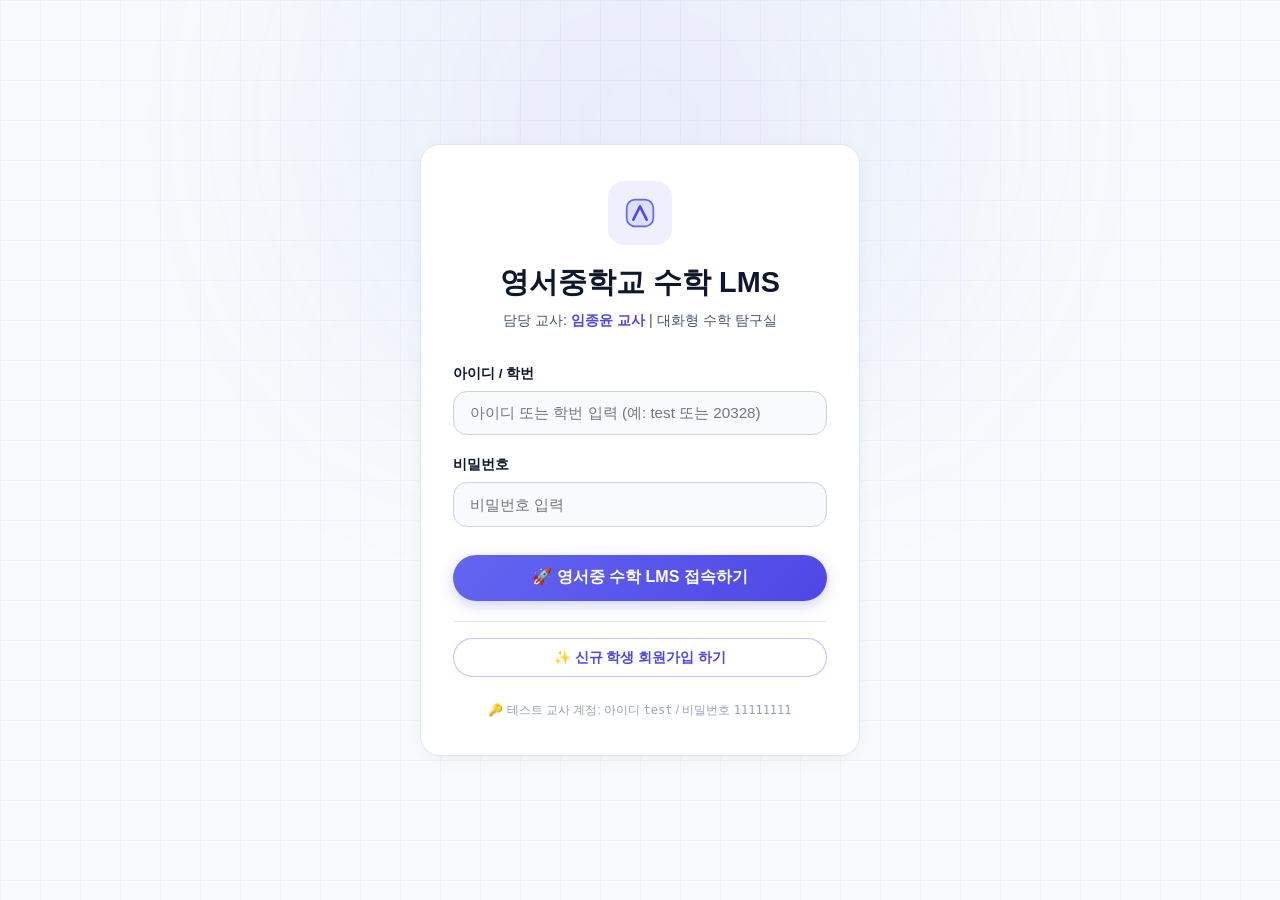
==== commit 56740255: "Remove background floating math symbols per Pigeon Instruction" ====
--- a/index.html
+++ b/index.html
@@ -12,24 +12,10 @@
 </head>
 <body>
 
-  <!-- Dynamic Atmosphere Background -->
+  <!-- Clean Atmosphere Background -->
   <div class="app-background">
     <div class="radial-glow"></div>
     <div class="math-grid-bg"></div>
-    
-    <!-- Floating Math Symbols SVG -->
-    <svg class="floating-math-symbols" viewBox="0 0 1440 900" preserveAspectRatio="xMidYMid slice" aria-hidden="true">
-      <text x="90" y="190" font-size="140" opacity="0.8" transform="rotate(-10 90 190)">∑</text>
-      <text x="1240" y="180" font-size="160" opacity="0.8" transform="rotate(8 1240 180)">∫</text>
-      <text x="300" y="540" font-size="120" opacity="0.8" transform="rotate(0 300 540)">π</text>
-      <text x="540" y="280" font-size="130" opacity="0.8" transform="rotate(-6 540 280)">√</text>
-      <text x="170" y="700" font-size="110" opacity="0.8" transform="rotate(10 170 700)">∞</text>
-      <text x="780" y="200" font-size="100" opacity="0.8" transform="rotate(0 780 200)">θ</text>
-      <text x="1180" y="600" font-size="100" opacity="0.8" transform="rotate(0 1180 600)">≈</text>
-      <text x="980" y="760" font-size="120" opacity="0.8" transform="rotate(6 980 760)">∂</text>
-      <text x="620" y="760" font-size="110" opacity="0.8" transform="rotate(-8 620 760)">Δ</text>
-      <text x="1320" y="400" font-size="90" opacity="0.8" transform="rotate(0 1320 400)">÷</text>
-    </svg>
   </div>
 
   <!-- Main Shell Entrypoint -->
--- a/css/styles.css
+++ b/css/styles.css
@@ -83,27 +83,6 @@
   background-size: 40px 40px;
 }
 
-.floating-math-symbols {
-  position: absolute;
-  inset: 0;
-  width: 100%;
-  height: 100%;
-  opacity: 0.12;
-}
-
-.floating-math-symbols text {
-  font-family: 'Georgia', serif;
-  fill: var(--primary-violet);
-  user-select: none;
-  animation: floatMath 14s ease-in-out infinite alternate;
-}
-
-@keyframes floatMath {
-  0% { transform: translateY(0px) rotate(0deg); }
-  50% { transform: translateY(-18px) rotate(4deg); }
-  100% { transform: translateY(12px) rotate(-4deg); }
-}
-
 /* Layout Containers: Desktop Sidebar Grid vs Mobile Top Header */
 .app-container {
   display: flex;
@@ -688,3 +667,37 @@
     border-radius: var(--radius-md);
   }
 }
+
+/* Embedded Workspace Fullscreen / Maximize Support */
+.embed-workspace-container {
+  transition: all 0.3s cubic-bezier(0.16, 1, 0.3, 1);
+  position: relative;
+}
+
+.embed-workspace-container.fullscreen-active {
+  position: fixed !important;
+  inset: 0 !important;
+  z-index: 99999 !important;
+  width: 100vw !important;
+  height: 100vh !important;
+  max-width: 100vw !important;
+  max-height: 100vh !important;
+  border-radius: 0 !important;
+  padding: 1rem 1.5rem !important;
+  background: rgba(15, 23, 42, 0.96) !important;
+  backdrop-filter: blur(16px) !important;
+  display: flex !important;
+  flex-direction: column !important;
+  box-shadow: 0 0 50px rgba(0, 0, 0, 0.8) !important;
+}
+
+.embed-workspace-container.fullscreen-active iframe {
+  height: calc(100vh - 90px) !important;
+  border-radius: 12px !important;
+  box-shadow: 0 10px 30px rgba(0, 0, 0, 0.4) !important;
+}
+
+.embed-workspace-container.fullscreen-active .grapher-canvas-card {
+  height: calc(100vh - 140px) !important;
+}
+
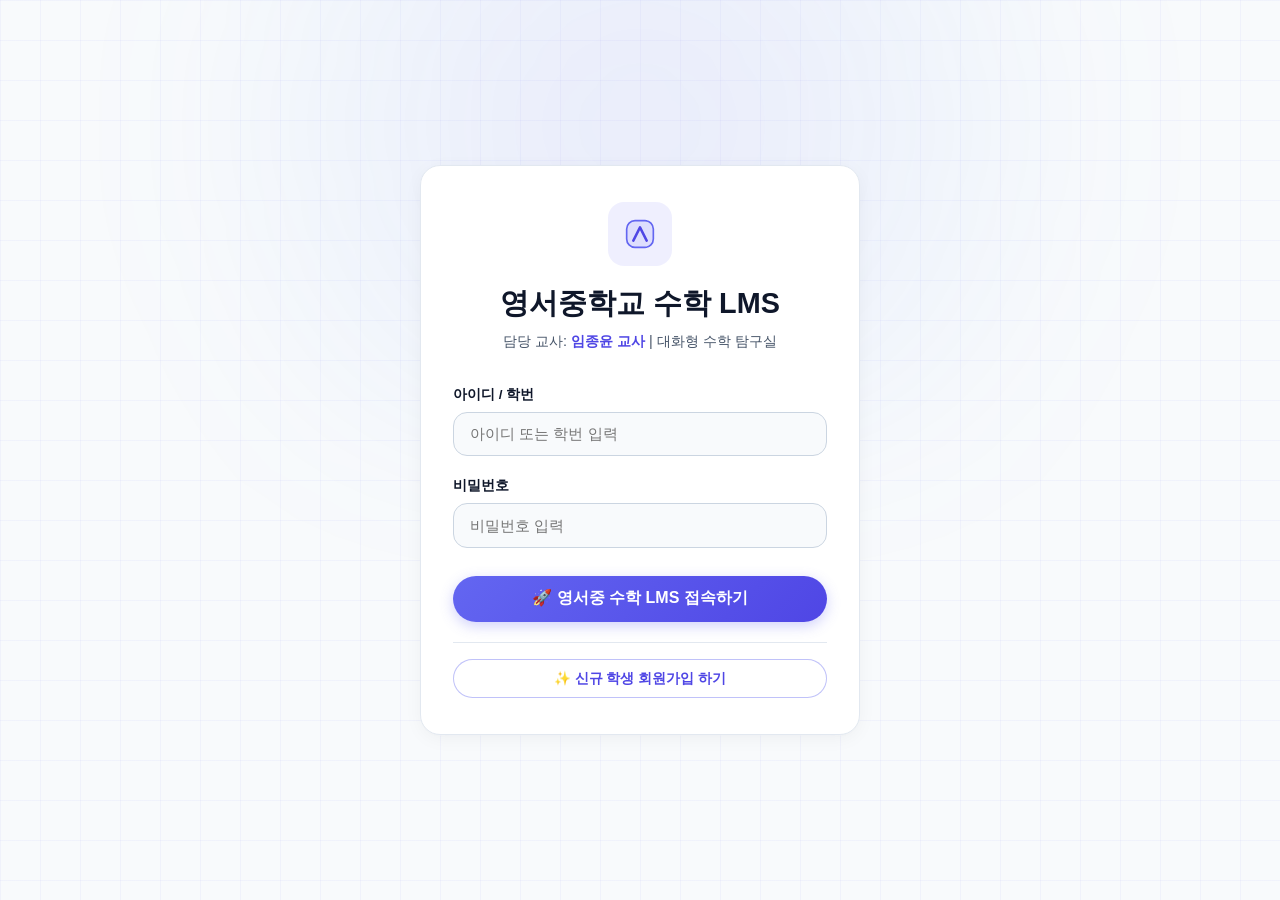
==== commit f7e9f2ec: "Update live target URL reference to mathlim.vercel.app" ====
--- a/index.html
+++ b/index.html
@@ -3,9 +3,9 @@
 <head>
   <meta charset="UTF-8">
   <meta name="viewport" content="width=device-width, initial-scale=1.0">
-  <title>영서중학교 수학 LMS | 임종윤 교사</title>
-  <!-- Version: 1.0.2 -->
-  <meta name="description" content="영서중학교 수학 교과 1~3학년(1~8반) 수업 진도 기록, 학생 기록 아카이빙 및 AI 세특 자동 생성 시스템">
+  <title>수학 LMS | 임종윤 교사</title>
+  <!-- Live URL: https://mathlim.vercel.app -->
+  <meta name="description" content="수학 교과 수업 진도 기록, 학생 기록 아카이빙 및 AI 세특 자동 생성 시스템 (https://mathlim.vercel.app)">
   
   <!-- CSS Stylesheet -->
   <link rel="stylesheet" href="css/styles.css">
--- a/css/styles.css
+++ b/css/styles.css
@@ -701,3 +701,37 @@
   height: calc(100vh - 140px) !important;
 }
 
+/* Grade Tab Buttons & Syllabus Table High-Contrast Styles */
+.grade-tab-btn {
+  padding: 0.65rem 1.25rem;
+  border-radius: 12px;
+  background: #ffffff;
+  border: 1px solid #cbd5e1;
+  color: #475569;
+  font-size: 0.9rem;
+  font-weight: 700;
+  cursor: pointer;
+  transition: all 0.2s ease;
+  box-shadow: 0 2px 4px rgba(0, 0, 0, 0.03);
+}
+
+.grade-tab-btn:hover {
+  background: #f8fafc;
+  border-color: #a5b4fc;
+  color: #3730a3;
+}
+
+.grade-tab-btn.active {
+  background: linear-gradient(135deg, #4f46e5, #6366f1);
+  color: #ffffff;
+  border-color: #4338ca;
+  box-shadow: 0 4px 14px rgba(79, 70, 229, 0.3);
+}
+
+@keyframes pulseSave {
+  0% { transform: scale(1); box-shadow: 0 0 10px rgba(79, 70, 229, 0.4); }
+  100% { transform: scale(1.03); box-shadow: 0 0 25px rgba(79, 70, 229, 0.8); }
+}
+
+
+
